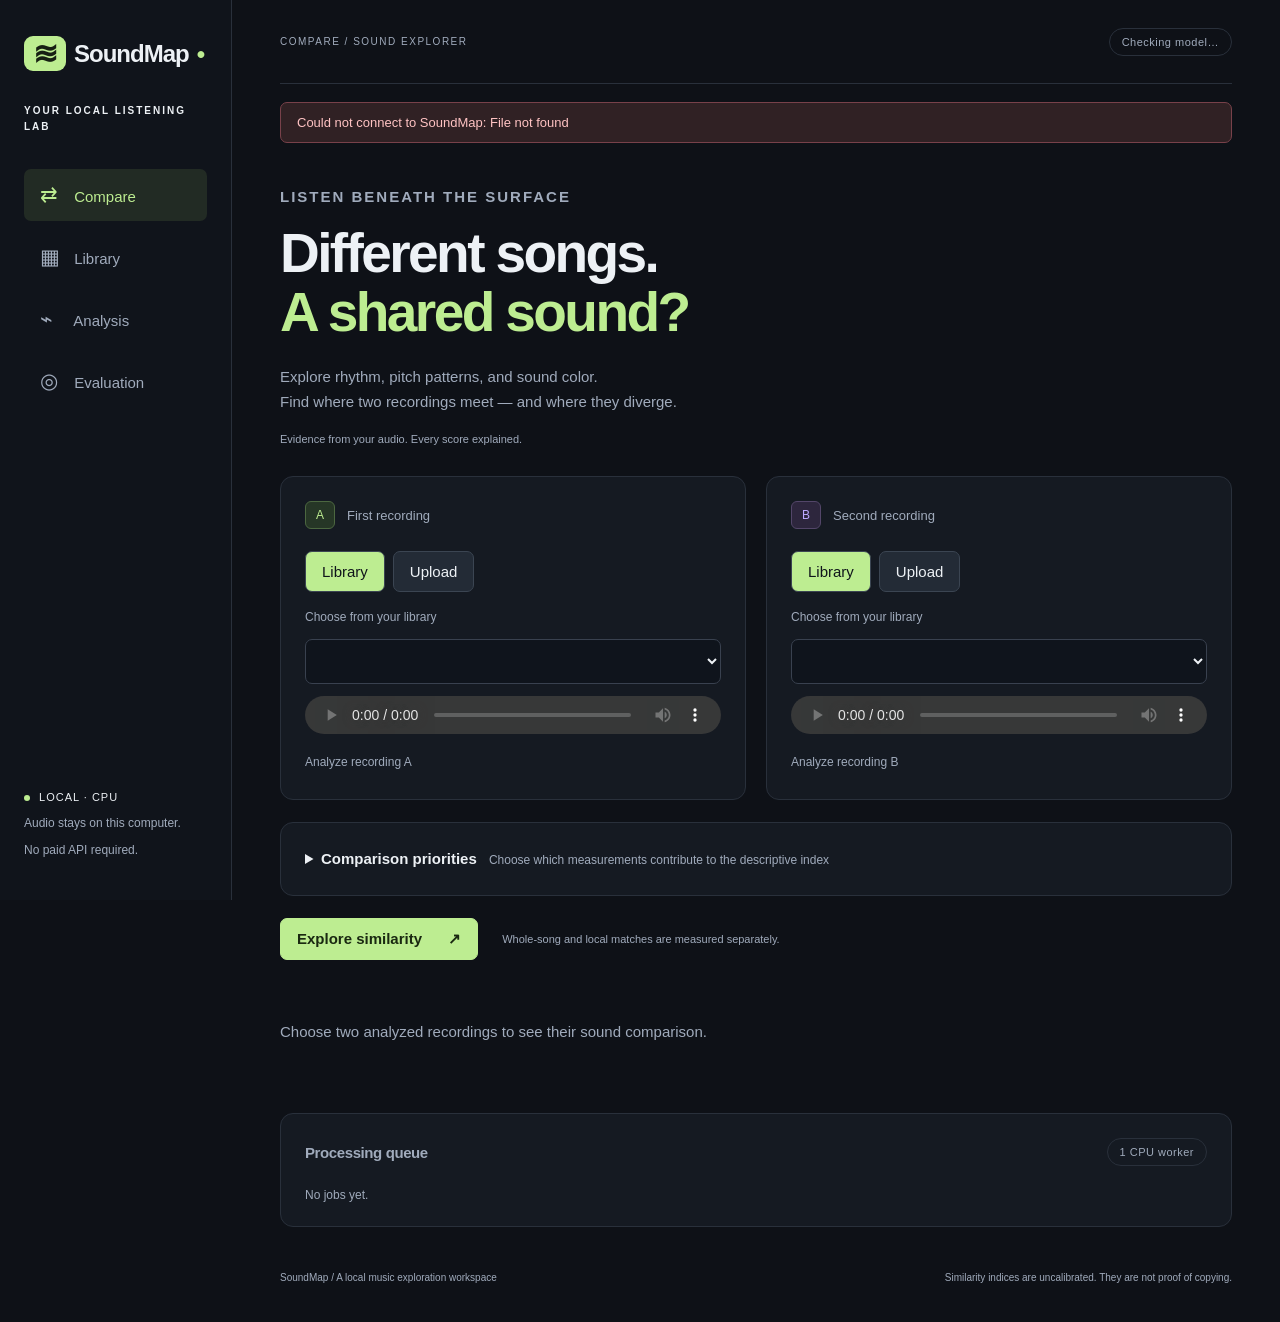
==== static/index.html @ 4a8beeeb "uploading the whole folder" ====
<!doctype html>
<html lang="en">
<head><meta charset="utf-8"><meta name="viewport" content="width=device-width,initial-scale=1"><title>SoundMap · Listen beneath the surface</title><link rel="stylesheet" href="/static/style.css"><script src="/static/plotly.min.js" defer></script><script src="/static/app.js" defer></script></head>
<body>
<aside><a class="brand" href="/" aria-label="SoundMap home"><span class="logo">≋</span> SoundMap<span class="brand-dot">•</span></a><p class="eyebrow">YOUR LOCAL LISTENING LAB</p><nav aria-label="Main views"><button class="active" data-view="compare"><span>⇄</span> Compare</button><button data-view="library"><span>▦</span> Library</button><button data-view="analysis"><span>⌁</span> Analysis</button><button data-view="evaluation"><span>◎</span> Evaluation</button></nav><div class="aside-bottom"><span class="status-dot"></span> LOCAL · CPU<br><small>Audio stays on this computer.<br>No paid API required.</small></div></aside>
<main><header><span id="view-name">COMPARE / SOUND EXPLORER</span><span id="model-status" class="pill">Checking model…</span></header>
<div id="notice" role="status" aria-live="polite"></div>
<section id="compare" class="view active">
<div class="intro"><p class="eyebrow accent">LISTEN BENEATH THE SURFACE</p><h1>Different songs.<br><span>A shared sound?</span></h1><p>Explore rhythm, pitch patterns, and sound color.<br>Find where two recordings meet — and where they diverge.</p><span class="outline-pill">Evidence from your audio. Every score explained.</span></div>
<div class="two track-inputs"><article class="card"><div class="card-head"><span class="track-badge">A</span><span>First recording</span></div><div class="source-switch" role="group" aria-label="Recording A source"><button type="button" id="library-source-a" aria-pressed="true">Library</button><button type="button" id="upload-source-a" aria-pressed="false">Upload</button></div><div id="library-panel-a"><label for="track-a">Choose from your library</label><select id="track-a"></select></div><div id="upload-panel-a" hidden><div class="upload-zone"><label for="upload-a">＋ Upload MP3 or WAV</label><input type="file" id="upload-a" accept=".mp3,.wav"></div><progress id="upload-progress-a" max="100" value="0" hidden aria-label="Recording A upload progress"></progress><p id="upload-status-a" role="status" aria-live="polite">Choose a file to upload.</p></div><audio id="player-a" controls preload="metadata"></audio><button class="subtle" id="analyze-a">Analyze recording A</button></article>
<article class="card"><div class="card-head"><span class="track-badge purple">B</span><span>Second recording</span></div><div class="source-switch" role="group" aria-label="Recording B source"><button type="button" id="library-source-b" aria-pressed="true">Library</button><button type="button" id="upload-source-b" aria-pressed="false">Upload</button></div><div id="library-panel-b"><label for="track-b">Choose from your library</label><select id="track-b"></select></div><div id="upload-panel-b" hidden><div class="upload-zone"><label for="upload-b">＋ Upload MP3 or WAV</label><input type="file" id="upload-b" accept=".mp3,.wav"></div><progress id="upload-progress-b" max="100" value="0" hidden aria-label="Recording B upload progress"></progress><p id="upload-status-b" role="status" aria-live="polite">Choose a file to upload.</p></div><audio id="player-b" controls preload="metadata"></audio><button class="subtle" id="analyze-b">Analyze recording B</button></article></div>
<details class="card dimension-settings"><summary><strong>Comparison priorities</strong> <span class="muted">Choose which measurements contribute to the descriptive index</span></summary><p class="muted">Each feature is shown separately. A weight of 0 removes it from the index; unavailable evidence is always omitted. These weights do not change the measurements.</p><div id="dimension-weights" class="weight-grid"></div><label class="ollama-toggle"><input id="use-ollama" type="checkbox"> Use local Ollama for the cited explanation (slower; default is instant evidence-based text)</label></details>
<div class="action-row"><button id="compare-button" class="primary">Explore similarity <span>↗</span></button><small>Whole-song and local matches are measured separately.</small></div>
<div id="compare-results" class="empty">Choose two analyzed recordings to see their sound comparison.</div>
</section>
<section id="library" class="view"><div class="intro"><p class="eyebrow accent">FOLLOW YOUR CURIOSITY</p><h1>Your sound library<span>.</span></h1><p>Discover neighboring recordings and explore a map of their representations.</p></div><div class="toolbar"><label>Find a recording<input id="search" type="search" placeholder="Search titles"></label><label>Source<select id="source-filter"><option value="personal" selected>My songs</option><option value="">All sources</option><option value="sample">Samples</option><option value="fma">FMA training dataset</option><option value="upload">Uploads</option></select></label><label>Genre<select id="genre-filter"><option value="">All available genres</option></select></label><button id="library-refresh">Refresh library</button></div><div class="two library-layout"><article class="card"><h2>Recordings <span id="track-count"></span></h2><div id="track-list"></div></article><article class="card"><h2>Sound map</h2><div id="music-map" class="chart"></div><p id="map-note" class="muted"></p></article></div><article class="card"><h2 id="neighbors-title">Nearby sounds</h2><div id="neighbors" class="empty">Select “Find similar” on an analyzed recording.</div></article></section>
<section id="analysis" class="view"><div class="intro"><p class="eyebrow accent">MEASURE THE RECORDING</p><h1>A closer listen<span>.</span></h1><p>Waveform, energy, spectral features, and pitch-class patterns.</p></div><div class="toolbar"><label>Recording<select id="analysis-track"></select></label><button id="analysis-button" class="primary">Open analysis</button><button id="analysis-process">Process recording</button></div><div id="analysis-result" class="empty">Choose an analyzed recording, or process a new one.</div></section>
<section id="evaluation" class="view"><div class="intro"><p class="eyebrow accent">THE LISTENER MATTERS</p><h1>How similar does it feel<span>?</span></h1><p>Use SoundMap without ratings, or optionally evaluate a small listener model.<br>Only judgments from actual listening are used for training.</p></div><div class="toolbar"><label>Optional rater identifier<input id="rater" maxlength="100" placeholder="A name or anonymous alias"></label><label>Pair collection<select id="rating-mode"><option value="general">General listening · optional ratings</option><option value="training">Optional training collection</option></select></label><button id="next-pair">Get listening pair</button><a class="button" href="/api/ratings/export">Export ratings CSV</a></div><article class="card"><p id="pair-note" class="muted">Listen to both recordings, then rate only the dimensions you can judge.</p><div id="rating-players" class="two"></div><div id="rating-controls" class="rating-grid"></div><button id="save-rating" class="primary">Save listener judgment</button><p class="muted">1 = very different · 5 = very similar · Skip = no judgment. Instrument ratings reflect what you hear, not model detections. Every sixth pair repeats an earlier pair for a consistency check.</p></article><article class="card"><h2>Experiment status</h2><div id="evaluation-status"></div><p class="muted">Genre classification assesses representations, not musical similarity. Settings are tuned on validation data; recordings and artists must be separated before constructing evaluation pairs.</p></article></section>
<section class="card jobs-panel"><div class="card-head"><h2>Processing queue</h2><span class="pill">1 CPU worker</span></div><div id="jobs" class="muted">No jobs yet.</div></section>
<footer>SoundMap / A local music exploration workspace <span>Similarity indices are uncalibrated. They are not proof of copying.</span></footer>
</main>
</body></html>
---- static/style.css ----
:root{color-scheme:dark;--bg:#0e1117;--panel:#151a22;--border:#29303b;--text:#edf1f5;--muted:#a0abbc;--accent:#bded91;--purple:#bdaaff}*{box-sizing:border-box}body{margin:0;font-family:Segoe UI,Arial,sans-serif;background:var(--bg);color:var(--text);font-size:15px}aside{position:fixed;inset:0 auto 0 0;width:232px;padding:36px 24px;border-right:1px solid var(--border);background:#10141b}.brand{font-size:24px;font-weight:650;letter-spacing:-1px;text-decoration:none;color:var(--text);display:flex;align-items:center;gap:8px}.logo{background:var(--accent);color:#172013;border-radius:9px;padding:0 9px;font-size:30px}.brand-dot{color:var(--accent)}.eyebrow{font-size:10px;letter-spacing:2px;font-weight:650;line-height:1.6;margin:32px 0 18px}.accent{color:var(--accent)}nav{display:grid;gap:10px;margin-top:34px}nav button{border:0;text-align:left;padding:14px 16px;background:transparent;color:var(--muted);font-size:15px}nav button span{display:inline-block;width:30px;font-size:21px}nav button.active{background:#222b24;color:var(--accent)}.aside-bottom{position:absolute;bottom:35px;font-size:11px;letter-spacing:1px;line-height:2.3}.aside-bottom small{letter-spacing:0;color:var(--muted);font-size:12px}.status-dot{display:inline-block;background:var(--accent);width:6px;height:6px;border-radius:50%;margin-right:5px}main{margin-left:232px;padding:0 48px;max-width:1600px}header{display:flex;justify-content:space-between;align-items:center;border-bottom:1px solid var(--border);min-height:84px;font-size:10px;letter-spacing:1.5px;color:var(--muted)}.pill{display:inline-block;border:1px solid var(--border);border-radius:30px;padding:7px 12px;font-size:11px;letter-spacing:.5px}.intro{margin:42px 0 30px}.intro .eyebrow{margin-bottom:15px}h1{font-size:clamp(32px,4.3vw,59px);line-height:1.08;letter-spacing:-2.6px;margin:0 0 22px;font-weight:550}h1 span{color:var(--accent)}p{line-height:1.65}.intro p{color:var(--muted);font-size:15px}.outline-pill{font-size:11px;color:var(--muted)}.two{display:grid;grid-template-columns:1fr 1fr;gap:20px}.card{background:var(--panel);border:1px solid var(--border);border-radius:13px;padding:24px;margin-bottom:22px}.card-head{display:flex;align-items:center;gap:12px;margin-bottom:22px;color:var(--muted);font-size:13px}.card-head h2{margin:0 auto 0 0}.track-badge{border:1px solid #4c6740;background:#263626;color:var(--accent);padding:6px 10px;border-radius:6px;font-size:12px}.track-badge.purple{background:#2d263d;color:var(--purple);border-color:#534669}label{font-size:12px;color:var(--muted);display:block;margin-bottom:8px}select,input:not([type=file]){width:100%;background:#0f141c;border:1px solid #39414f;border-radius:7px;color:var(--text);padding:12px;font:inherit;margin-top:7px}select{overflow:hidden;text-overflow:ellipsis}audio{width:100%;height:38px;margin:12px 0}button,.button{cursor:pointer;border:1px solid #3b4552;border-radius:7px;padding:11px 16px;color:var(--text);background:#232b36;font:inherit;text-decoration:none;display:inline-block}button:hover,.button:hover{filter:brightness(1.15)}button:disabled{cursor:wait;opacity:.6}button:focus-visible,a:focus-visible,input:focus-visible,select:focus-visible{outline:2px solid var(--accent);outline-offset:4px}.primary{background:var(--accent);color:#1a2911;border-color:var(--accent);font-weight:650}.primary span{margin-left:22px}.subtle{font-size:12px;padding:6px 0;border:0;background:none;color:var(--muted)}.upload-zone{margin-top:16px;border:1px dashed #374352;border-radius:7px;padding:12px;display:flex;align-items:center;gap:15px}.upload-zone label{margin:0;color:var(--accent);cursor:pointer}.upload-zone input{max-width:160px;font-size:10px;color:var(--muted)}.action-row{display:flex;align-items:center;gap:24px;margin:4px 0 35px}.action-row small{color:var(--muted);font-size:11px}.empty{padding:25px 0;color:var(--muted);line-height:1.6}.view{display:none}.view.active{display:block}.muted{color:var(--muted);font-size:12px}.score-layout{display:grid;grid-template-columns:240px 1fr;gap:28px}.big-score{font-size:73px;color:var(--accent);letter-spacing:-4px;font-weight:550}.big-score small{font-size:18px;color:var(--muted);letter-spacing:0}.score-caption{margin:0;color:var(--muted);font-size:12px}.bars{display:grid;gap:18px}.metric-top{display:flex;justify-content:space-between;font-size:13px;margin-bottom:8px}.bar{height:5px;background:#29323d;border-radius:5px;overflow:hidden}.bar i{display:block;height:100%;background:var(--accent)}.bar.purple i{background:var(--purple)}h2{font-size:19px;font-weight:550;letter-spacing:-.4px;margin:0 0 22px}h3{font-size:14px;font-weight:550}.score-note{border-top:1px solid var(--border);margin-top:28px;padding-top:16px;color:var(--muted);font-size:11px}.chart{height:310px;width:100%}.wide-chart{height:260px}.passage{display:grid;grid-template-columns:1fr 1fr 1fr;gap:12px;padding:14px 0;border-bottom:1px solid var(--border);align-items:center}.passage small{color:var(--muted)}.passage button{font-size:12px;padding:8px 10px}.explanation li{color:var(--muted);line-height:1.65;margin:10px 0;font-size:13px}a{color:var(--accent)}.references{display:flex;flex-wrap:wrap;gap:14px;font-size:11px}.toolbar{display:flex;gap:16px;align-items:end;flex-wrap:wrap;margin-bottom:24px}.toolbar label{flex:1;min-width:160px;margin:0}.toolbar button,.toolbar a{margin-bottom:0}.library-layout{grid-template-columns:1.1fr 1fr}.track-row{padding:17px 0;border-bottom:1px solid var(--border);display:flex;gap:12px;align-items:center}.track-row .title{flex:1;min-width:0}.track-row strong{font-size:13px;font-weight:500;display:block;overflow-wrap:anywhere}.track-row small{display:block;font-size:11px;color:var(--muted);margin-top:7px}.track-row button{padding:7px 10px;font-size:11px}.track-row .delete{color:#eaa6a6}.facts{display:grid;grid-template-columns:repeat(4,1fr);gap:12px;margin-bottom:22px}.fact{padding:18px;border-radius:8px;background:#111720;font-size:22px}.fact small{display:block;color:var(--muted);font-size:11px;margin-top:8px}.rating-grid{display:grid;grid-template-columns:repeat(4,1fr);gap:20px;margin:28px 0}.job{display:flex;align-items:center;gap:12px;margin:12px 0;font-size:12px}.job progress{width:110px;accent-color:var(--accent)}.job span{flex:1;overflow-wrap:anywhere}.jobs-panel{margin-top:44px}.jobs-panel h2{font-size:15px}footer{font-size:10px;color:var(--muted);padding:20px 0 35px;line-height:1.8;display:flex;justify-content:space-between;gap:20px}#notice:not(:empty){margin-top:18px;padding:12px 16px;border:1px solid #586247;background:#222c22;border-radius:7px;font-size:13px}#notice.error{background:#302124;border-color:#78414a;color:#ffc3c3}@media(max-width:1100px){aside{width:185px;padding:25px 18px}.brand{font-size:20px}main{margin-left:185px;padding:0 25px}.score-layout{grid-template-columns:170px 1fr}.upload-zone{flex-direction:column;align-items:start}.facts{grid-template-columns:1fr 1fr}}@media(max-width:760px){aside{position:static;width:auto;border-right:0;border-bottom:1px solid var(--border);padding:18px}.brand{font-size:22px}aside .eyebrow,.aside-bottom{display:none}nav{display:flex;margin-top:18px;gap:5px;justify-content:space-between}nav button{font-size:12px;padding:8px 10px}nav button span{width:20px;font-size:17px}main{margin-left:0;padding:0 18px}header{min-height:65px;font-size:8px}.intro{margin-top:30px}.two,.library-layout{grid-template-columns:1fr;gap:0}.card{padding:20px}.action-row{align-items:start;flex-direction:column;gap:12px}.score-layout{grid-template-columns:1fr}.big-score{font-size:65px}.rating-grid{grid-template-columns:1fr 1fr}.passage{grid-template-columns:1fr 1fr}.passage>span{grid-column:1/-1}.chart{height:280px}footer{display:block}.toolbar label{min-width:135px}}

.tag-row{display:flex;gap:12px;align-items:center;justify-content:space-between;padding:12px 0;border-bottom:1px solid var(--border)}.tag-row small{display:block;color:var(--muted);margin-top:6px}.tag-row button{font-size:12px}.instrument-card details{margin:16px 0;color:var(--muted);font-size:12px}.instrument-card summary,summary{cursor:pointer;line-height:1.6}details p{font-size:12px;overflow-wrap:anywhere}.explanation p{white-space:pre-line}#train-listener:disabled{cursor:not-allowed}@media(max-width:760px){.tag-row{flex-wrap:wrap}.instrument-card p{overflow-wrap:anywhere}}
.dimension-settings summary{color:var(--text)}.dimension-settings summary .muted{margin-left:8px;font-weight:400}.weight-grid{display:grid;grid-template-columns:repeat(3,minmax(0,1fr));gap:14px 22px;margin-top:20px}.weight-grid label{margin:0}.weight-grid label span{float:right;color:var(--accent)}.weight-grid input{display:block;width:100%;accent-color:var(--accent);margin-top:10px}.dimension-row{padding:18px 0;border-bottom:1px solid var(--border)}.dimension-title{display:flex;justify-content:space-between;gap:12px}.dimension-row p{margin:9px 0;color:var(--text);font-size:13px}.dimension-row small{color:var(--muted);line-height:1.6}.dimension-summary{display:flex;align-items:baseline;gap:16px;padding:18px 0 0;flex-wrap:wrap}.dimension-summary strong{font-size:30px;color:var(--accent)}.dimension-summary span{color:var(--muted);font-size:12px}.dimension-results>.muted{font-size:12px}@media(max-width:760px){.weight-grid{grid-template-columns:1fr 1fr}.dimension-title{font-size:13px}.dimension-summary{display:block}}
.ollama-toggle{display:flex;align-items:center;gap:10px;margin-top:18px}.ollama-toggle input{width:auto;accent-color:var(--accent)}

[hidden]{display:none!important}.source-switch{display:flex;gap:8px;margin-bottom:18px}.source-switch button[aria-pressed="true"]{background:#bded91;color:#10151b}.track-inputs progress{width:100%;accent-color:#bded91;margin-top:14px}.track-inputs [role="status"]{overflow-wrap:anywhere;font-size:14px}
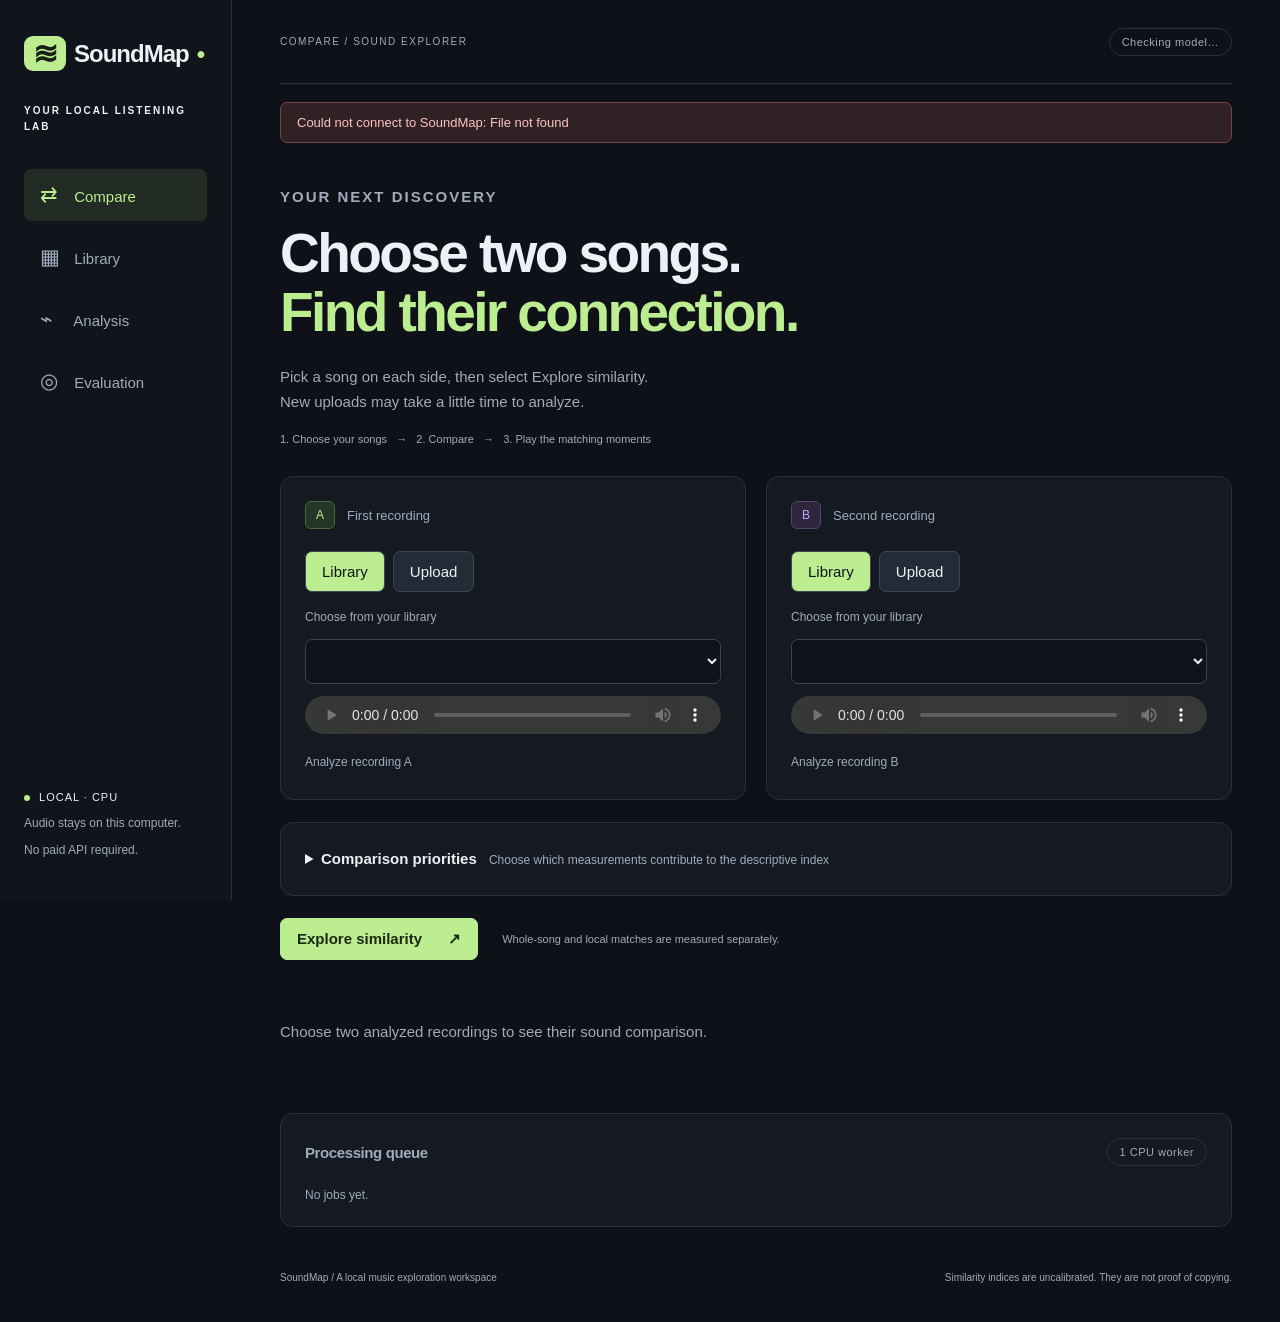
==== commit 2dbe6241: "Added a landing page" ====
--- a/static/index.html
+++ b/static/index.html
@@ -6,7 +6,7 @@
 <main><header><span id="view-name">COMPARE / SOUND EXPLORER</span><span id="model-status" class="pill">Checking model…</span></header>
 <div id="notice" role="status" aria-live="polite"></div>
 <section id="compare" class="view active">
-<div class="intro"><p class="eyebrow accent">LISTEN BENEATH THE SURFACE</p><h1>Different songs.<br><span>A shared sound?</span></h1><p>Explore rhythm, pitch patterns, and sound color.<br>Find where two recordings meet — and where they diverge.</p><span class="outline-pill">Evidence from your audio. Every score explained.</span></div>
+<div class="intro"><p class="eyebrow accent">YOUR NEXT DISCOVERY</p><h1>Choose two songs.<br><span>Find their connection.</span></h1><p>Pick a song on each side, then select Explore similarity.<br>New uploads may take a little time to analyze.</p><span class="outline-pill">1. Choose your songs &nbsp; → &nbsp; 2. Compare &nbsp; → &nbsp; 3. Play the matching moments</span></div>
 <div class="two track-inputs"><article class="card"><div class="card-head"><span class="track-badge">A</span><span>First recording</span></div><div class="source-switch" role="group" aria-label="Recording A source"><button type="button" id="library-source-a" aria-pressed="true">Library</button><button type="button" id="upload-source-a" aria-pressed="false">Upload</button></div><div id="library-panel-a"><label for="track-a">Choose from your library</label><select id="track-a"></select></div><div id="upload-panel-a" hidden><div class="upload-zone"><label for="upload-a">＋ Upload MP3 or WAV</label><input type="file" id="upload-a" accept=".mp3,.wav"></div><progress id="upload-progress-a" max="100" value="0" hidden aria-label="Recording A upload progress"></progress><p id="upload-status-a" role="status" aria-live="polite">Choose a file to upload.</p></div><audio id="player-a" controls preload="metadata"></audio><button class="subtle" id="analyze-a">Analyze recording A</button></article>
 <article class="card"><div class="card-head"><span class="track-badge purple">B</span><span>Second recording</span></div><div class="source-switch" role="group" aria-label="Recording B source"><button type="button" id="library-source-b" aria-pressed="true">Library</button><button type="button" id="upload-source-b" aria-pressed="false">Upload</button></div><div id="library-panel-b"><label for="track-b">Choose from your library</label><select id="track-b"></select></div><div id="upload-panel-b" hidden><div class="upload-zone"><label for="upload-b">＋ Upload MP3 or WAV</label><input type="file" id="upload-b" accept=".mp3,.wav"></div><progress id="upload-progress-b" max="100" value="0" hidden aria-label="Recording B upload progress"></progress><p id="upload-status-b" role="status" aria-live="polite">Choose a file to upload.</p></div><audio id="player-b" controls preload="metadata"></audio><button class="subtle" id="analyze-b">Analyze recording B</button></article></div>
 <details class="card dimension-settings"><summary><strong>Comparison priorities</strong> <span class="muted">Choose which measurements contribute to the descriptive index</span></summary><p class="muted">Each feature is shown separately. A weight of 0 removes it from the index; unavailable evidence is always omitted. These weights do not change the measurements.</p><div id="dimension-weights" class="weight-grid"></div><label class="ollama-toggle"><input id="use-ollama" type="checkbox"> Use local Ollama for the cited explanation (slower; default is instant evidence-based text)</label></details>
